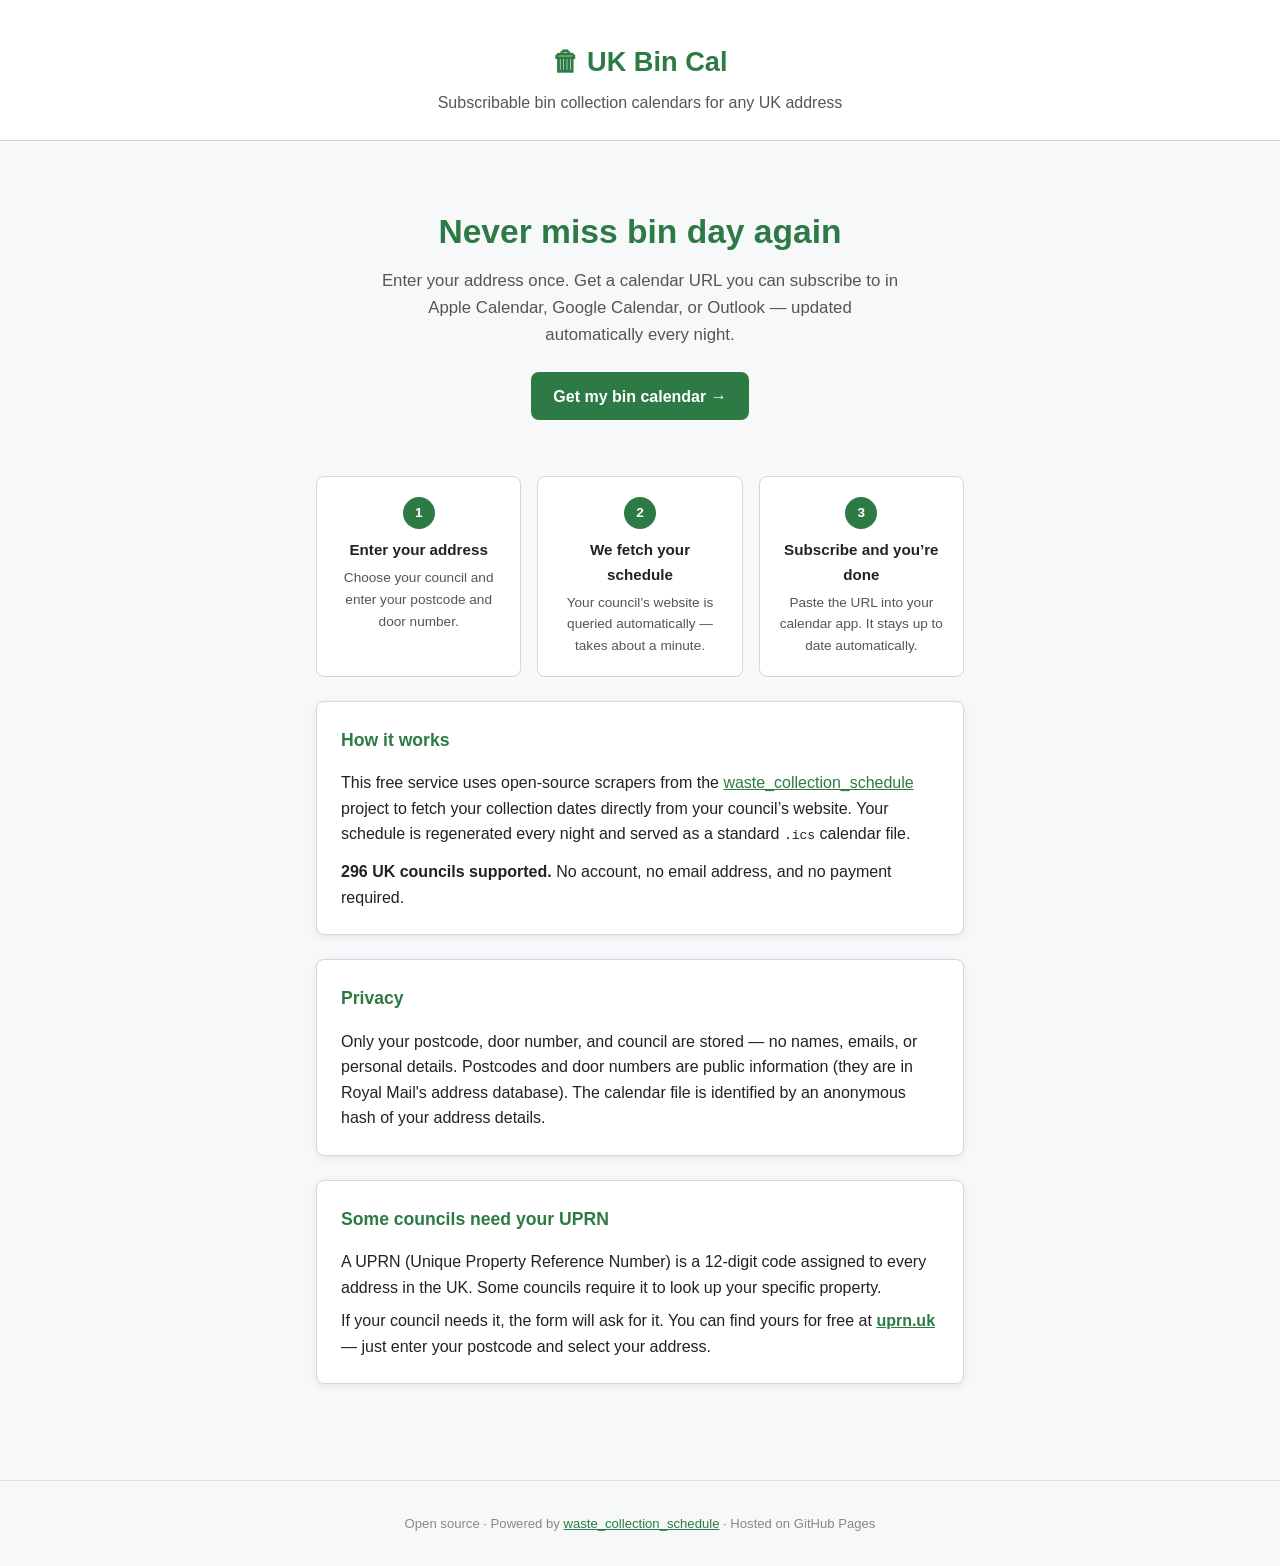
==== index.html @ fa71a793 "Initial commit — UK Bin Cal" ====
<!DOCTYPE html>
<html lang="en">
<head>
  <meta charset="UTF-8">
  <meta name="viewport" content="width=device-width, initial-scale=1">
  <title>UK Bin Cal — Subscribable bin collection calendars</title>
  <meta name="description" content="Get a subscribable .ics calendar for your UK bin collection schedule. Works with Apple Calendar, Google Calendar, and Outlook.">
  <link rel="stylesheet" href="style.css">
</head>
<body>

<header>
  <h1>&#x1F5D1; UK Bin Cal</h1>
  <p>Subscribable bin collection calendars for any UK address</p>
</header>

<div class="page">

  <div class="hero" style="padding-top:2rem">
    <h1>Never miss bin day again</h1>
    <p>Enter your address once. Get a calendar URL you can subscribe to in Apple Calendar, Google Calendar, or Outlook — updated automatically every night.</p>
    <a href="form.html" class="btn">Get my bin calendar &rarr;</a>
  </div>

  <div class="steps">
    <div class="step">
      <div class="step-num">1</div>
      <h3>Enter your address</h3>
      <p>Choose your council and enter your postcode and door number.</p>
    </div>
    <div class="step">
      <div class="step-num">2</div>
      <h3>We fetch your schedule</h3>
      <p>Your council&rsquo;s website is queried automatically &mdash; takes about a minute.</p>
    </div>
    <div class="step">
      <div class="step-num">3</div>
      <h3>Subscribe and you&rsquo;re done</h3>
      <p>Paste the URL into your calendar app. It stays up to date automatically.</p>
    </div>
  </div>

  <div class="card">
    <h2>How it works</h2>
    <p>This free service uses open-source scrapers from the <a href="https://github.com/mampfes/hacs_waste_collection_schedule" target="_blank" rel="noopener">waste_collection_schedule</a> project to fetch your collection dates directly from your council&rsquo;s website. Your schedule is regenerated every night and served as a standard <code>.ics</code> calendar file.</p>
    <p style="margin-top:.75rem"><strong>296 UK councils supported.</strong> No account, no email address, and no payment required.</p>
  </div>

  <div class="card">
    <h2>Privacy</h2>
    <p>Only your postcode, door number, and council are stored — no names, emails, or personal details. Postcodes and door numbers are public information (they are in Royal Mail's address database). The calendar file is identified by an anonymous hash of your address details.</p>
  </div>

  <div class="card">
    <h2>Some councils need your UPRN</h2>
    <p>A UPRN (Unique Property Reference Number) is a 12-digit code assigned to every address in the UK. Some councils require it to look up your specific property.</p>
    <p style="margin-top:.5rem">If your council needs it, the form will ask for it. You can find yours for free at <a href="https://uprn.uk" target="_blank" rel="noopener"><strong>uprn.uk</strong></a> &mdash; just enter your postcode and select your address.</p>
  </div>

</div>

<footer style="text-align:center;padding:2rem 1rem;color:#888;font-size:.82rem;border-top:1px solid #e0e0e0;margin-top:2rem">
  Open source &middot; Powered by <a href="https://github.com/mampfes/hacs_waste_collection_schedule">waste_collection_schedule</a> &middot; Hosted on GitHub Pages
</footer>

</body>
</html>
---- style.css ----
*, *::before, *::after { box-sizing: border-box; margin: 0; padding: 0; }

:root {
  --green:  #2d7a45;
  --green-light: #e8f5ed;
  --grey:   #555;
  --border: #d0d7de;
  --bg:     #f6f8fa;
  --white:  #ffffff;
  --radius: 8px;
  --shadow: 0 2px 8px rgba(0,0,0,.08);
  --font: -apple-system, BlinkMacSystemFont, "Segoe UI", Roboto, Helvetica, Arial, sans-serif;
}

body {
  font-family: var(--font);
  background: var(--bg);
  color: #222;
  line-height: 1.6;
  min-height: 100vh;
}

a { color: var(--green); }
a:hover { text-decoration: underline; }

/* ── Layout ─────────────────────────────────── */
.page {
  max-width: 680px;
  margin: 0 auto;
  padding: 2rem 1rem 4rem;
}

header {
  text-align: center;
  padding: 2.5rem 1rem 1.5rem;
  border-bottom: 1px solid var(--border);
  background: var(--white);
}

header h1 {
  font-size: 1.7rem;
  color: var(--green);
  display: flex;
  align-items: center;
  justify-content: center;
  gap: .5rem;
}

header p { color: var(--grey); margin-top: .4rem; }

/* ── Cards ──────────────────────────────────── */
.card {
  background: var(--white);
  border: 1px solid var(--border);
  border-radius: var(--radius);
  padding: 1.5rem;
  box-shadow: var(--shadow);
  margin-top: 1.5rem;
}

.card h2 {
  font-size: 1.1rem;
  margin-bottom: 1rem;
  color: var(--green);
}

/* ── Steps ──────────────────────────────────── */
.steps {
  display: grid;
  grid-template-columns: repeat(auto-fit, minmax(180px, 1fr));
  gap: 1rem;
  margin-top: 1.5rem;
}

.step {
  background: var(--white);
  border: 1px solid var(--border);
  border-radius: var(--radius);
  padding: 1.2rem;
  text-align: center;
}

.step-num {
  width: 2rem; height: 2rem;
  background: var(--green);
  color: #fff;
  border-radius: 50%;
  display: inline-flex;
  align-items: center;
  justify-content: center;
  font-weight: 700;
  font-size: .85rem;
  margin-bottom: .6rem;
}

.step h3 { font-size: .95rem; margin-bottom: .3rem; }
.step p  { font-size: .85rem; color: var(--grey); }

/* ── Form ───────────────────────────────────── */
.form-group {
  margin-bottom: 1.2rem;
}

label {
  display: block;
  font-size: .88rem;
  font-weight: 600;
  margin-bottom: .35rem;
}

label .optional {
  font-weight: 400;
  color: var(--grey);
  font-size: .8rem;
}

input[type="text"],
input[type="search"],
select {
  width: 100%;
  padding: .6rem .75rem;
  border: 1px solid var(--border);
  border-radius: var(--radius);
  font-size: .95rem;
  font-family: var(--font);
  background: var(--white);
  transition: border-color .15s;
}

input:focus, select:focus {
  outline: none;
  border-color: var(--green);
  box-shadow: 0 0 0 3px rgba(45,122,69,.15);
}

.hint {
  font-size: .8rem;
  color: var(--grey);
  margin-top: .3rem;
}

.honeypot { display: none !important; }

/* ── Button ─────────────────────────────────── */
.btn {
  display: inline-flex;
  align-items: center;
  gap: .5rem;
  padding: .7rem 1.4rem;
  background: var(--green);
  color: #fff;
  border: none;
  border-radius: var(--radius);
  font-size: 1rem;
  font-weight: 600;
  cursor: pointer;
  transition: background .15s, opacity .15s;
  text-decoration: none;
}

.btn:hover { background: #236038; color: #fff; }
.btn:disabled { opacity: .55; cursor: not-allowed; }
.btn-full { width: 100%; justify-content: center; }

/* ── Alert ──────────────────────────────────── */
.alert {
  padding: .8rem 1rem;
  border-radius: var(--radius);
  font-size: .9rem;
  margin-top: 1rem;
}
.alert-error { background: #ffeef0; border: 1px solid #ffc1c8; color: #c0392b; }
.alert-info  { background: var(--green-light); border: 1px solid #b2dfdb; color: #1b5e20; }

/* ── Waiting spinner ────────────────────────── */
.spinner {
  width: 3rem; height: 3rem;
  border: 4px solid var(--border);
  border-top-color: var(--green);
  border-radius: 50%;
  animation: spin 1s linear infinite;
  margin: 1.5rem auto;
}
@keyframes spin { to { transform: rotate(360deg); } }

.waiting-msg {
  text-align: center;
  color: var(--grey);
  font-size: .95rem;
  margin-top: .5rem;
}

/* ── Success ────────────────────────────────── */
.url-box {
  background: var(--green-light);
  border: 1px solid #b2dfdb;
  border-radius: var(--radius);
  padding: .75rem 1rem;
  font-family: monospace;
  font-size: .85rem;
  word-break: break-all;
  display: flex;
  align-items: center;
  gap: .5rem;
  margin: .75rem 0;
}

.copy-btn {
  background: none;
  border: 1px solid var(--green);
  color: var(--green);
  border-radius: 4px;
  padding: .25rem .6rem;
  font-size: .8rem;
  cursor: pointer;
  white-space: nowrap;
  flex-shrink: 0;
}
.copy-btn:hover { background: var(--green-light); }

.client-list { list-style: none; }
.client-list li {
  padding: .6rem 0;
  border-bottom: 1px solid var(--border);
  font-size: .9rem;
}
.client-list li:last-child { border-bottom: none; }
.client-list strong { display: block; margin-bottom: .1rem; }

/* ── UPRN callout ───────────────────────────── */
.uprn-callout {
  background: #fffbeb;
  border: 1px solid #f6d860;
  border-radius: var(--radius);
  padding: .8rem 1rem;
  font-size: .88rem;
  margin-bottom: 1.2rem;
}
.uprn-callout a { font-weight: 600; }

/* ── Hero ───────────────────────────────────── */
.hero {
  text-align: center;
  padding: 3rem 1rem 2rem;
}
.hero h1 {
  font-size: 2.1rem;
  color: var(--green);
  margin-bottom: .6rem;
}
.hero p {
  font-size: 1.05rem;
  color: var(--grey);
  max-width: 520px;
  margin: 0 auto 1.5rem;
}

/* ── Responsive ─────────────────────────────── */
@media (max-width: 480px) {
  .hero h1 { font-size: 1.6rem; }
  header h1 { font-size: 1.4rem; }
}
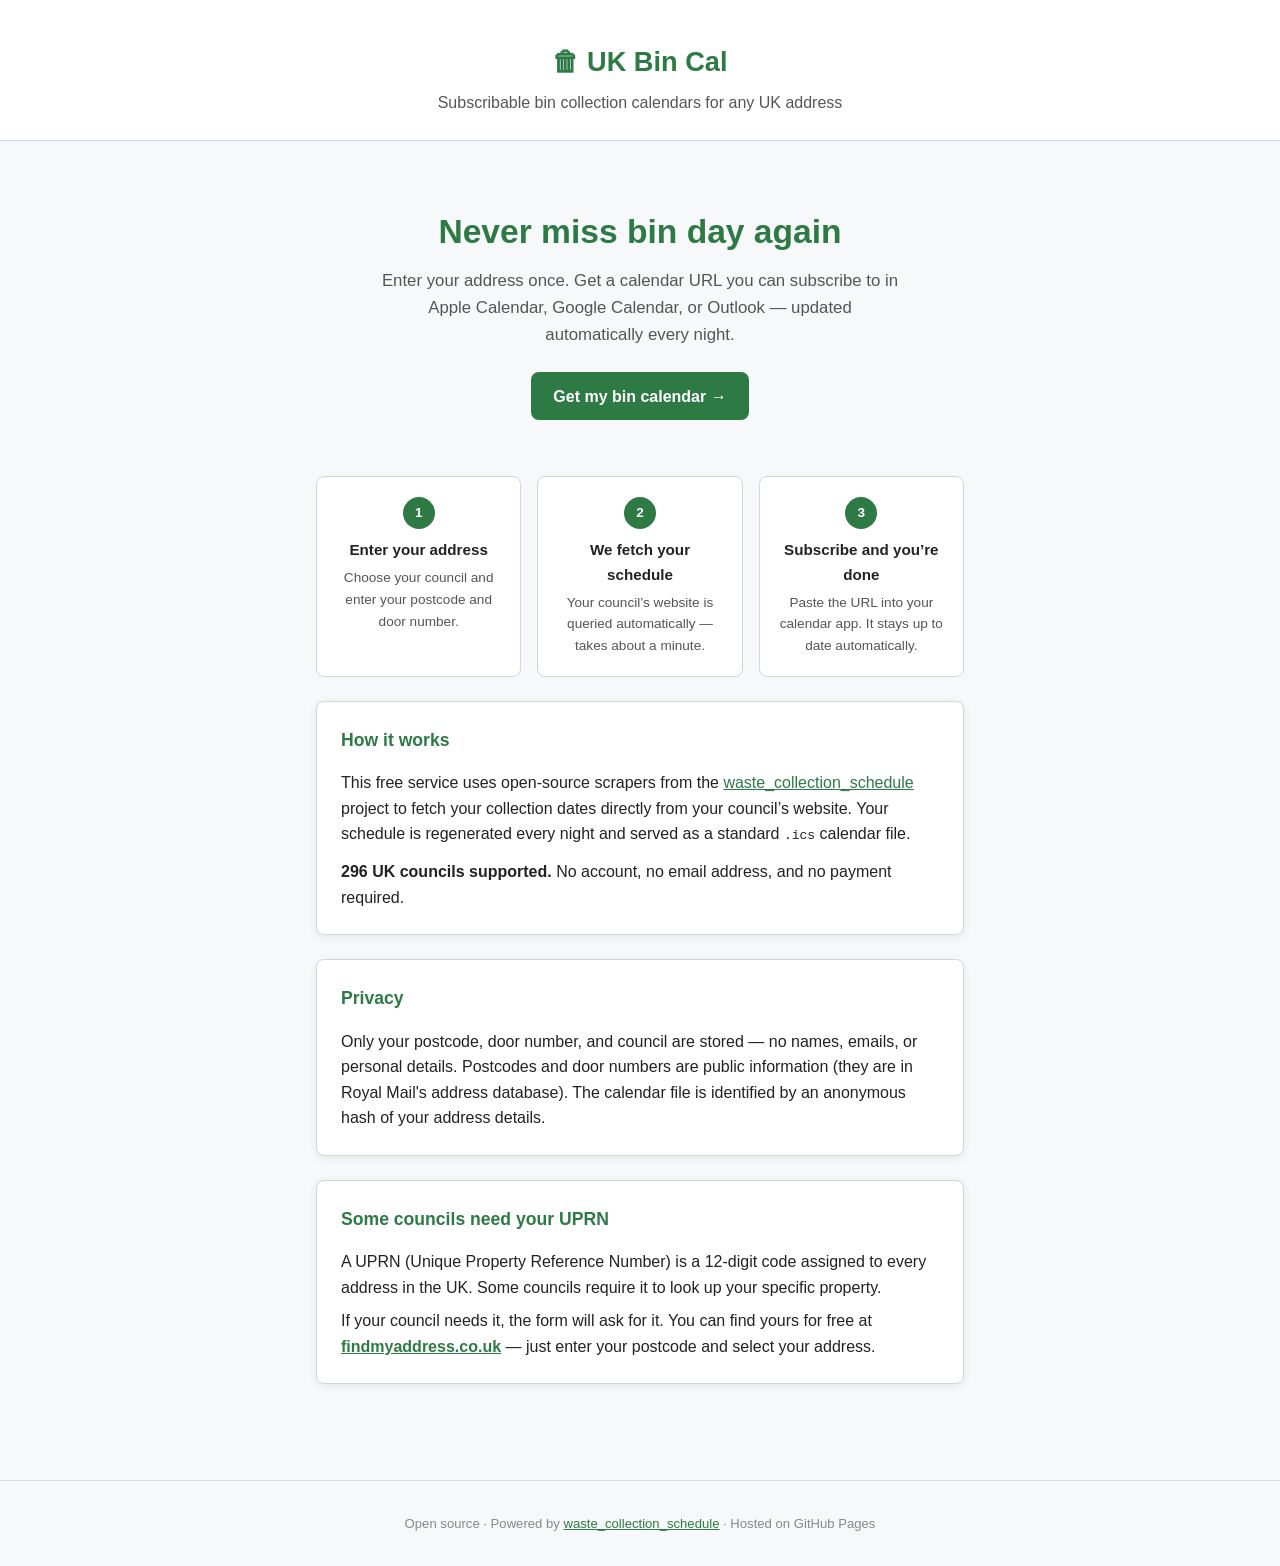
==== commit fdbcc692: "Switch UPRN lookup link to findmyaddress.co.uk" ====
--- a/index.html
+++ b/index.html
@@ -54,7 +54,7 @@
   <div class="card">
     <h2>Some councils need your UPRN</h2>
     <p>A UPRN (Unique Property Reference Number) is a 12-digit code assigned to every address in the UK. Some councils require it to look up your specific property.</p>
-    <p style="margin-top:.5rem">If your council needs it, the form will ask for it. You can find yours for free at <a href="https://uprn.uk" target="_blank" rel="noopener"><strong>uprn.uk</strong></a> &mdash; just enter your postcode and select your address.</p>
+    <p style="margin-top:.5rem">If your council needs it, the form will ask for it. You can find yours for free at <a href="https://www.findmyaddress.co.uk/" target="_blank" rel="noopener"><strong>findmyaddress.co.uk</strong></a> &mdash; just enter your postcode and select your address.</p>
   </div>
 
 </div>
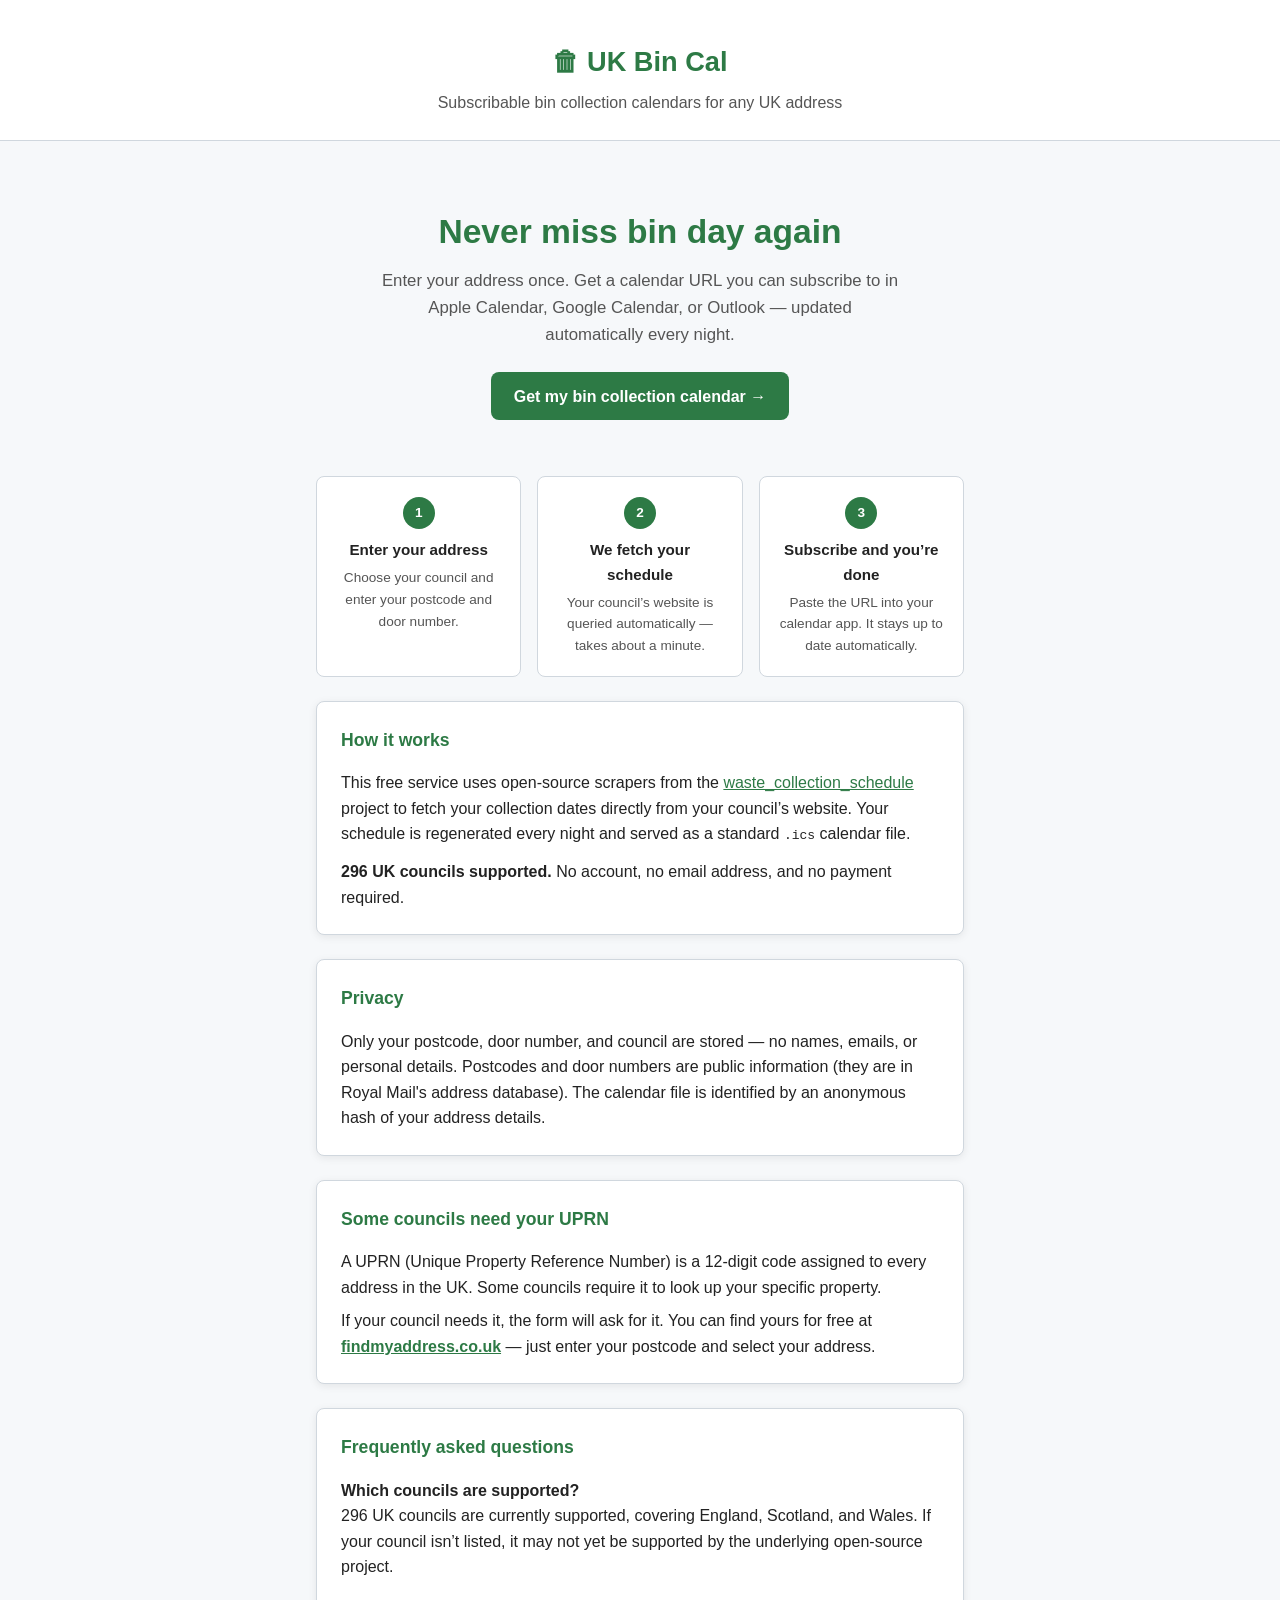
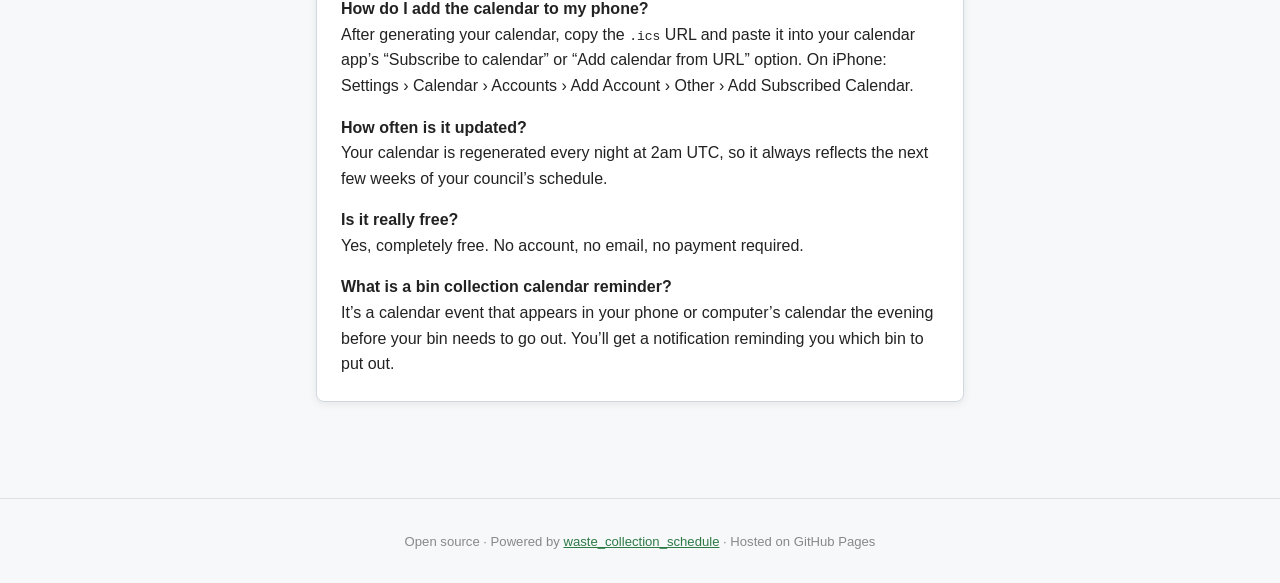
==== commit e64274ba: "SEO: meta tags, schema.org, FAQ, sitemap, robots.txt - index.html: keyword title, description, OG ta" ====
--- a/index.html
+++ b/index.html
@@ -3,8 +3,32 @@
 <head>
   <meta charset="UTF-8">
   <meta name="viewport" content="width=device-width, initial-scale=1">
-  <title>UK Bin Cal — Subscribable bin collection calendars</title>
-  <meta name="description" content="Get a subscribable .ics calendar for your UK bin collection schedule. Works with Apple Calendar, Google Calendar, and Outlook.">
+  <title>UK Bin Cal — Bin Collection Calendar Reminders for Any UK Address</title>
+  <meta name="description" content="Get a free, auto-updating bin collection calendar for your UK address. Subscribe in Apple Calendar, Google Calendar, or Outlook and never miss bin day again. 296 councils supported.">
+  <meta name="robots" content="index, follow">
+  <link rel="canonical" href="https://elyobelyob.github.io/bin-cal/">
+
+  <!-- Open Graph -->
+  <meta property="og:type" content="website">
+  <meta property="og:url" content="https://elyobelyob.github.io/bin-cal/">
+  <meta property="og:title" content="UK Bin Cal — Never Miss Bin Day Again">
+  <meta property="og:description" content="Free, subscribable bin collection calendars for any UK address. Enter your address once and get automatic reminders in your calendar app.">
+
+  <!-- Schema.org structured data -->
+  <script type="application/ld+json">
+  {
+    "@context": "https://schema.org",
+    "@type": "WebApplication",
+    "name": "UK Bin Cal",
+    "description": "Free subscribable bin collection calendars for UK addresses. Supports 296 councils. Works with Apple Calendar, Google Calendar, and Outlook.",
+    "url": "https://elyobelyob.github.io/bin-cal/",
+    "applicationCategory": "UtilitiesApplication",
+    "operatingSystem": "Any",
+    "offers": { "@type": "Offer", "price": "0", "priceCurrency": "GBP" },
+    "areaServed": { "@type": "Country", "name": "United Kingdom" }
+  }
+  </script>
+
   <link rel="stylesheet" href="style.css">
 </head>
 <body>
@@ -18,8 +42,8 @@
 
   <div class="hero" style="padding-top:2rem">
     <h1>Never miss bin day again</h1>
-    <p>Enter your address once. Get a calendar URL you can subscribe to in Apple Calendar, Google Calendar, or Outlook — updated automatically every night.</p>
-    <a href="form.html" class="btn">Get my bin calendar &rarr;</a>
+    <p>Enter your address once. Get a calendar URL you can subscribe to in Apple Calendar, Google Calendar, or Outlook &mdash; updated automatically every night.</p>
+    <a href="form.html" class="btn">Get my bin collection calendar &rarr;</a>
   </div>
 
   <div class="steps">
@@ -57,6 +81,25 @@
     <p style="margin-top:.5rem">If your council needs it, the form will ask for it. You can find yours for free at <a href="https://www.findmyaddress.co.uk/" target="_blank" rel="noopener"><strong>findmyaddress.co.uk</strong></a> &mdash; just enter your postcode and select your address.</p>
   </div>
 
+  <div class="card">
+    <h2>Frequently asked questions</h2>
+
+    <h3 style="margin-top:1rem;font-size:1rem">Which councils are supported?</h3>
+    <p>296 UK councils are currently supported, covering England, Scotland, and Wales. If your council isn&rsquo;t listed, it may not yet be supported by the underlying open-source project.</p>
+
+    <h3 style="margin-top:1rem;font-size:1rem">How do I add the calendar to my phone?</h3>
+    <p>After generating your calendar, copy the <code>.ics</code> URL and paste it into your calendar app&rsquo;s &ldquo;Subscribe to calendar&rdquo; or &ldquo;Add calendar from URL&rdquo; option. On iPhone: Settings &rsaquo; Calendar &rsaquo; Accounts &rsaquo; Add Account &rsaquo; Other &rsaquo; Add Subscribed Calendar.</p>
+
+    <h3 style="margin-top:1rem;font-size:1rem">How often is it updated?</h3>
+    <p>Your calendar is regenerated every night at 2am UTC, so it always reflects the next few weeks of your council&rsquo;s schedule.</p>
+
+    <h3 style="margin-top:1rem;font-size:1rem">Is it really free?</h3>
+    <p>Yes, completely free. No account, no email, no payment required.</p>
+
+    <h3 style="margin-top:1rem;font-size:1rem">What is a bin collection calendar reminder?</h3>
+    <p>It&rsquo;s a calendar event that appears in your phone or computer&rsquo;s calendar the evening before your bin needs to go out. You&rsquo;ll get a notification reminding you which bin to put out.</p>
+  </div>
+
 </div>
 
 <footer style="text-align:center;padding:2rem 1rem;color:#888;font-size:.82rem;border-top:1px solid #e0e0e0;margin-top:2rem">
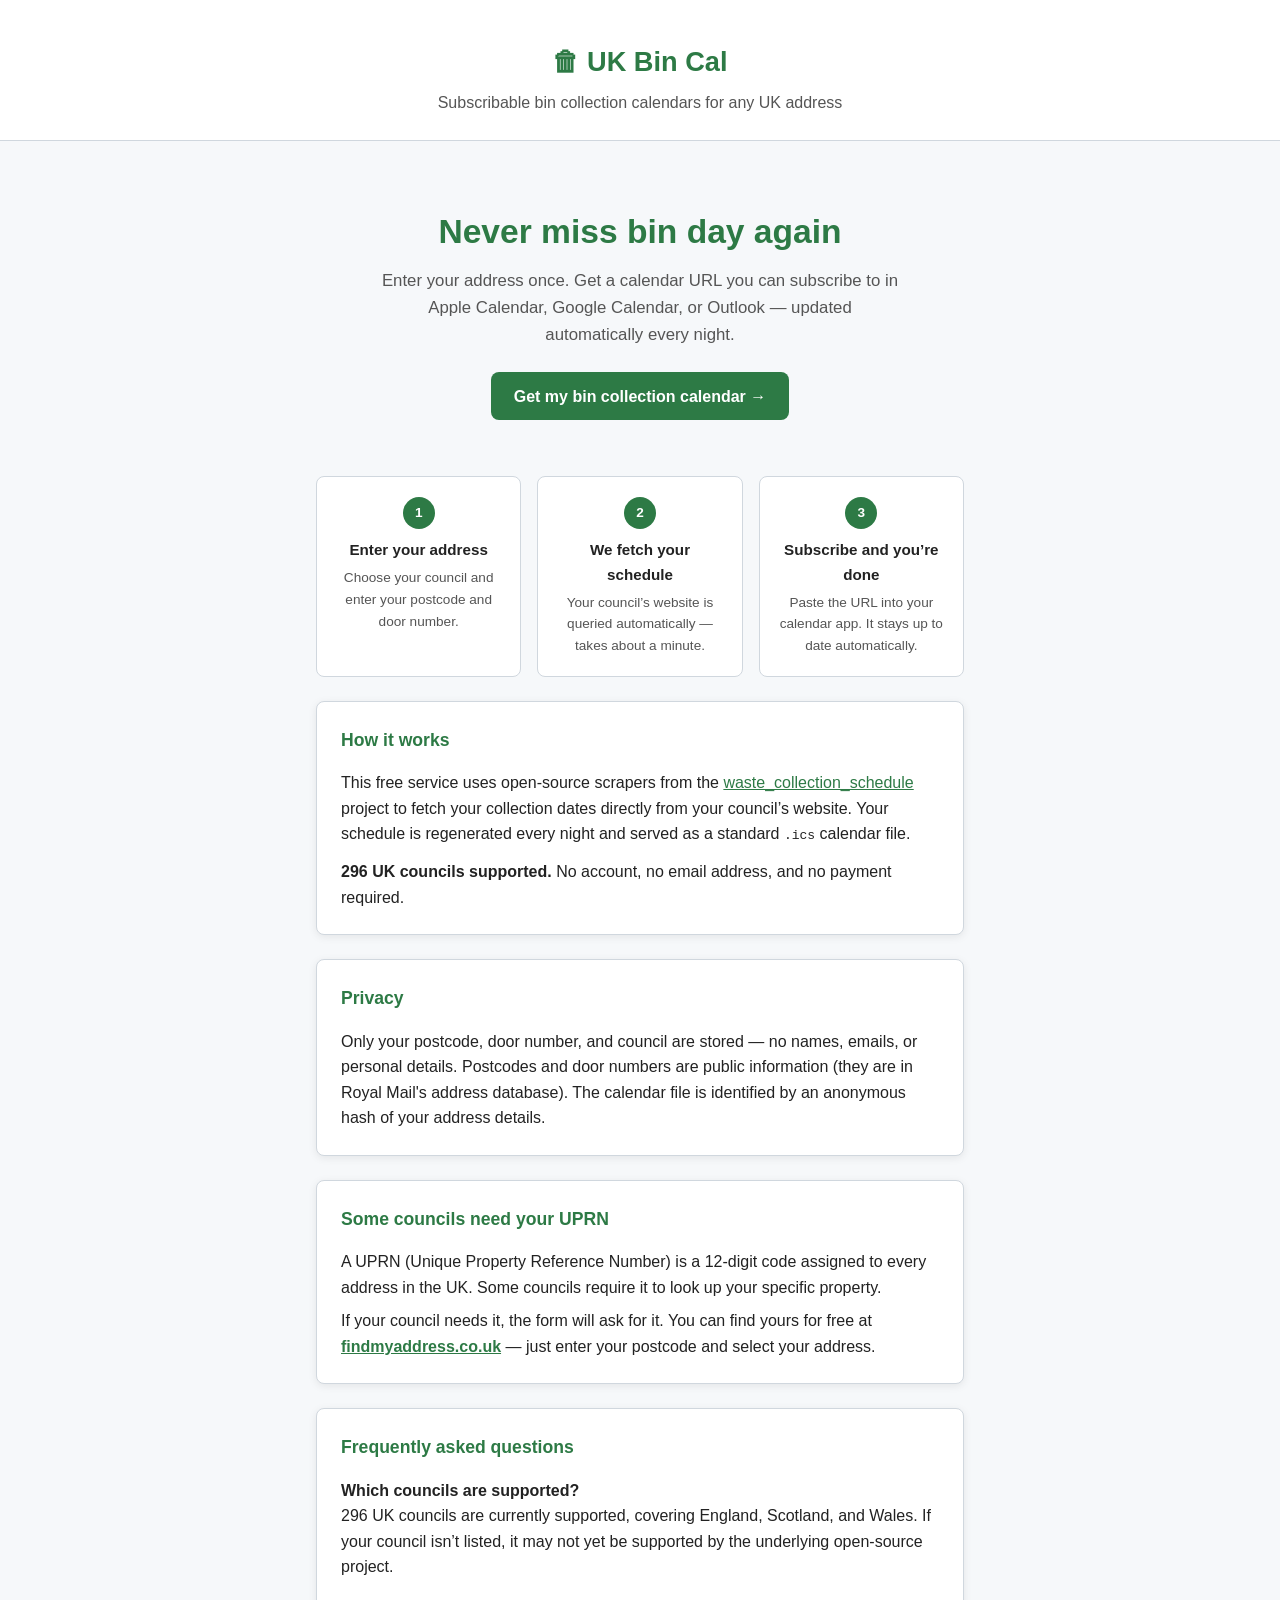
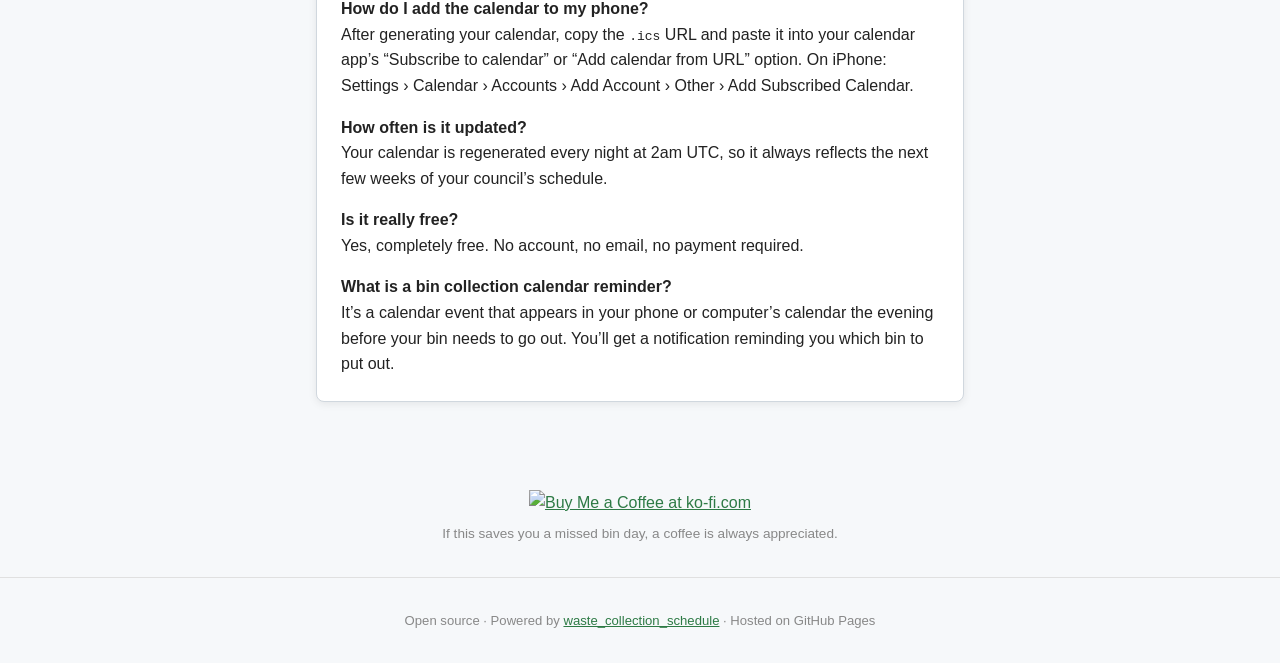
==== commit 5100545e: "Add GoatCounter analytics and Ko-fi donation button - GoatCounter (elyob.goatcounter.com) added to a" ====
--- a/index.html
+++ b/index.html
@@ -102,9 +102,18 @@
 
 </div>
 
+<div style="text-align:center;padding:1.5rem 1rem 0">
+  <a href="https://ko-fi.com/elyob" target="_blank" rel="noopener">
+    <img height="36" style="border:0;height:36px" src="https://storage.ko-fi.com/cdn/kofi3.png?v=3" alt="Buy Me a Coffee at ko-fi.com">
+  </a>
+  <p style="margin-top:.5rem;font-size:.85rem;color:#888">If this saves you a missed bin day, a coffee is always appreciated.</p>
+</div>
+
 <footer style="text-align:center;padding:2rem 1rem;color:#888;font-size:.82rem;border-top:1px solid #e0e0e0;margin-top:2rem">
   Open source &middot; Powered by <a href="https://github.com/mampfes/hacs_waste_collection_schedule">waste_collection_schedule</a> &middot; Hosted on GitHub Pages
 </footer>
 
+<script data-goatcounter="https://elyob.goatcounter.com/count"
+        async src="//gc.zgo.at/count.js"></script>
 </body>
 </html>
